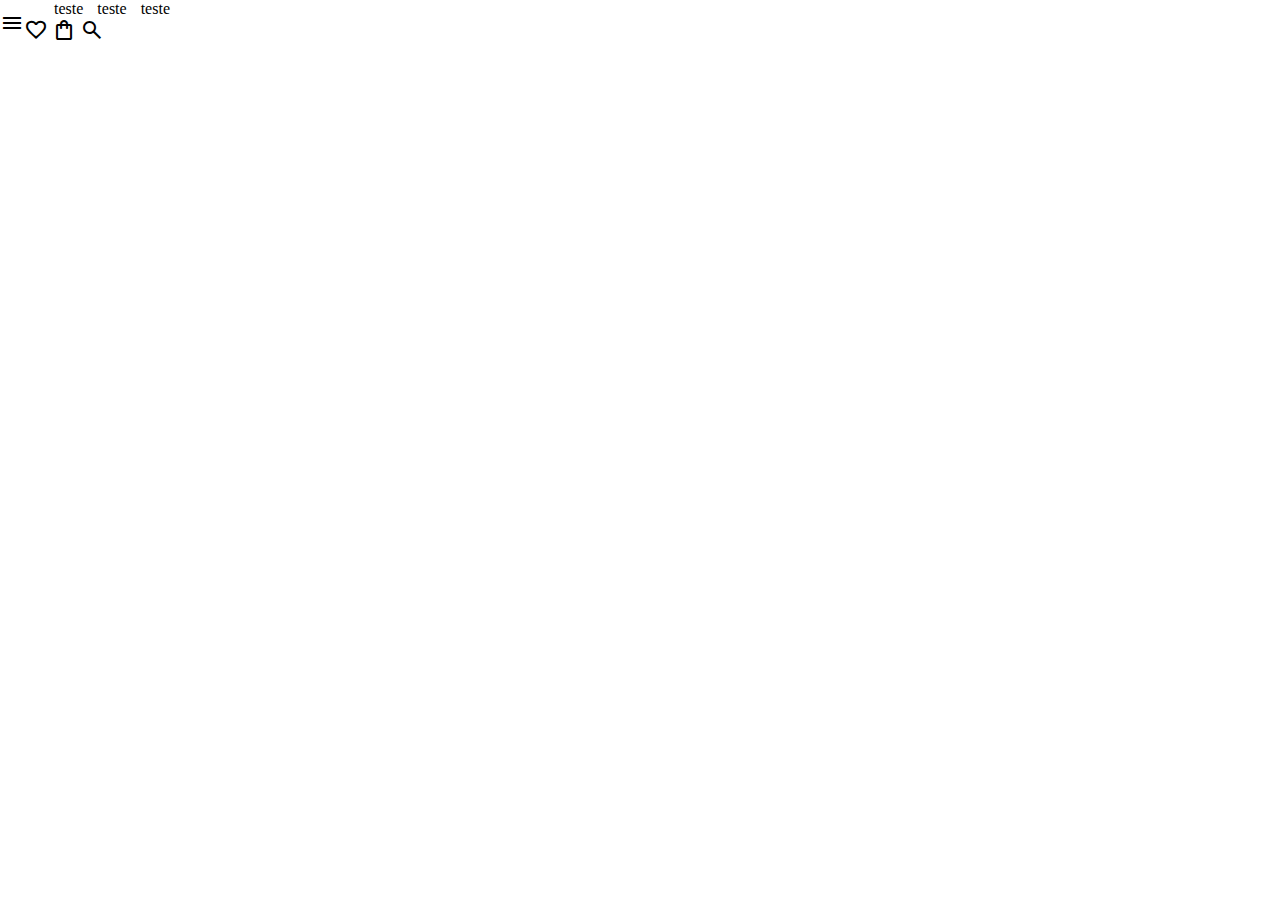
==== index.html @ d2b388fb "teste" ====
<!DOCTYPE html>
<html lang="pt-br">
<head>
    <meta charset="UTF-8">
    <meta name="viewport" content="width=device-width, initial-scale=1.0">
    <title>Document</title>
    <link rel="stylesheet" href="style.css">
    <link rel="stylesheet" href="https://fonts.googleapis.com/css2?family=Material+Symbols+Outlined:opsz,wght,FILL,GRAD@20..48,100..700,0..1,-50..200" />
</head>
<body>
    <header>
        <span class="material-symbols-outlined">
            menu
        </span>
        
        <nav>
            <ul class="menu-lista" >
                <li>teste</li>
                <li>teste</li>
                <li>teste</li>
            </ul>
            <div class="icon-nav">
                <span class="material-symbols-outlined">
                    favorite
                </span>
                <span class="material-symbols-outlined">
                    shopping_bag
                </span>
                <span class="material-symbols-outlined">
                    search
                </span>
            </div>
            <!--<img src="nike.png" alt="">!-->
        </nav>
        
    </header>
    
</body>
</html>
---- style.css ----
*{
    margin: 0;
    padding: 0;
}

header{
    position: absolute;
    width: 100%;
    top: 0;
    left: 0;
    display: flex;
    align-items: center;
}

nav li{
   display: inline-block; 
   margin: 0 0 0 10px;

}

.menu-lista{
    padding-left: 20px;
}
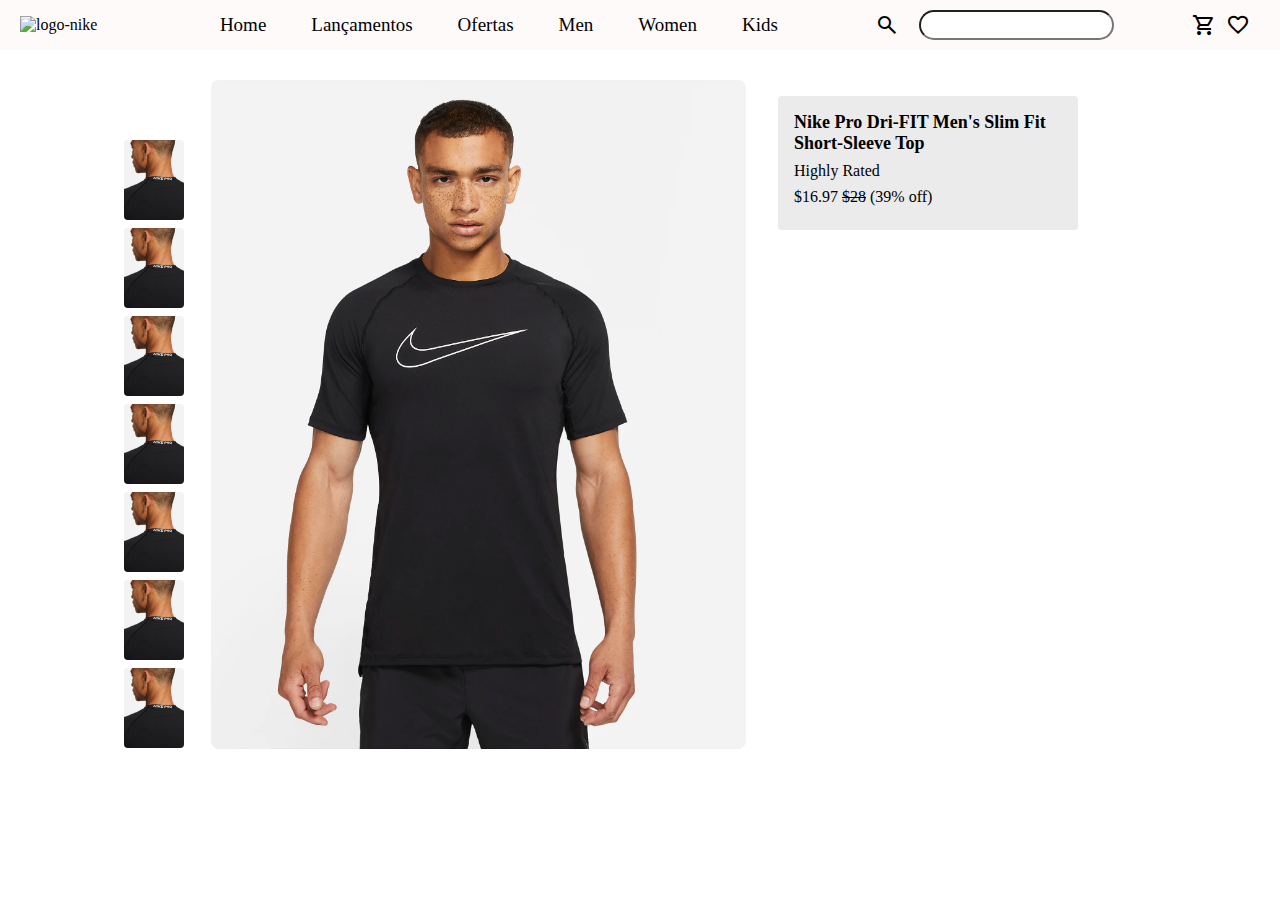
==== commit 11b03868: "teste" ====
--- a/index.html
+++ b/index.html
@@ -1,39 +1,86 @@
 <!DOCTYPE html>
-<html lang="pt-br">
+<html>
+
 <head>
-    <meta charset="UTF-8">
-    <meta name="viewport" content="width=device-width, initial-scale=1.0">
-    <title>Document</title>
-    <link rel="stylesheet" href="style.css">
-    <link rel="stylesheet" href="https://fonts.googleapis.com/css2?family=Material+Symbols+Outlined:opsz,wght,FILL,GRAD@20..48,100..700,0..1,-50..200" />
+  <meta charset="utf-8">
+  <meta name="viewport" content="width=device-width">
+  <title>replit</title>
+  <link href="style.css" rel="stylesheet" type="text/css" />
+  <link rel="stylesheet"
+    href="https://fonts.googleapis.com/css2?family=Material+Symbols+Outlined:opsz,wght,FILL,GRAD@20..48,100..700,0..1,-50..200" />
 </head>
+
 <body>
+  <section>
     <header>
+      <div class="logo-nike">
+        <img src="" alt="logo-nike">
+      </div>
+      <div class="nav-links">
+        <ul>
+          <li><a href="#">Home</a></li>
+          <li><a href="#">Lançamentos</a></li>
+          <li><a href="#">Ofertas</a></li>
+          <li><a href="#">Men</a></li>
+          <li><a href="#">Women</a></li>
+          <li><a href="#">Kids</a></li>
+        </ul>
+      </div>
+      <div class="nav-bar">
         <span class="material-symbols-outlined">
-            menu
+          search
         </span>
-        
-        <nav>
-            <ul class="menu-lista" >
-                <li>teste</li>
-                <li>teste</li>
-                <li>teste</li>
-            </ul>
-            <div class="icon-nav">
-                <span class="material-symbols-outlined">
-                    favorite
-                </span>
-                <span class="material-symbols-outlined">
-                    shopping_bag
-                </span>
-                <span class="material-symbols-outlined">
-                    search
-                </span>
-            </div>
-            <!--<img src="nike.png" alt="">!-->
-        </nav>
-        
+        <input type="text">
+      </div>
+      <div class="nav-icon">
+        <span class="material-symbols-outlined">
+          shopping_cart
+        </span>
+        <span class="material-symbols-outlined">
+          favorite
+        </span>
+      </div>
     </header>
-    
+    <main>
+      <div class="main-content">
+        <div class=" content-aside">
+          <div class="img-aside">
+            <img src="nike_img.jpg" alt="img-aside">
+          </div>
+          <div class="img-aside">
+            <img src="nike_img.jpg" alt="img-aside">
+          </div>
+          <div class="img-aside">
+            <img src="nike_img.jpg" alt="img-aside">
+          </div>
+          <div class="img-aside">
+            <img src="nike_img.jpg" alt="img-aside">
+          </div>
+          <div class="img-aside">
+            <img src="nike_img.jpg" alt="img-aside">
+          </div>
+          <div class="img-aside">
+            <img src="nike_img.jpg" alt="img-aside">
+          </div>
+          <div class="img-aside">
+            <img src="nike_img.jpg" alt="img-aside">
+          </div>
+        </div>
+        <div class="content-center">
+          <div class="img-center">
+            <img src="imagem-corpo.png" alt="img-center">
+          </div>
+        </div>
+        <div class="aside-right">
+          <div class="product">
+            <h2>Nike Pro Dri-FIT Men's Slim Fit Short-Sleeve Top</h2>
+            <p>Highly Rated</p>
+            <p>$16.97 <del>$28</del> (39% off)</p>
+          </div>
+        </div>
+      </div>
+    </main>
+  </section>
 </body>
+
 </html>--- a/style.css
+++ b/style.css
@@ -1,24 +1,139 @@
-*{
+* {
     margin: 0;
     padding: 0;
-}
-
-header{
-    position: absolute;
-    width: 100%;
-    top: 0;
-    left: 0;
+  }
+  
+  header {
+    background-color: #fffafa;
+    display: flex;
+    justify-content: space-between;
+    align-items: center;
+    padding: 10px 20px;
+    max-width: 1290px;
+    max-height: 60px;
+  }
+  
+  .logo-nike {}
+  
+  .nav-links ul {
+    list-style-type: none;
+    padding: 0;
+    margin: 0;
+    display: flex;
+    margin-left: 20px;
+  
+  }
+  
+  .nav-links ul li {
+    margin-right: 20px;
+    font-size: 19px;
+    margin-left: 25px;
+    /* Espaçamento entre os itens do menu */
+  }
+  
+  .nav-links ul li a {
+    text-decoration: none;
+    color: #000;
+  }
+  
+  .nav-bar {
     display: flex;
     align-items: center;
-}
-
-nav li{
-   display: inline-block; 
-   margin: 0 0 0 10px;
-
-}
-
-.menu-lista{
-    padding-left: 20px;
-}
-
+  }
+  
+  .nav-bar input[type="text"] {
+    margin-left: 10px;
+    border-radius: 15px;
+    height: 26px;
+    padding-left: 14px;
+    /* Espaçamento entre o ícone de pesquisa e o campo de texto */
+  }
+  
+  .nav-icon {
+    display: flex;
+  }
+  
+  .material-symbols-outlined {
+    margin-right: 10px;
+    /* Espaçamento entre os ícones do carrinho de compras e do favorito */
+  }
+  
+  .main-content {
+    padding-top: 30px;
+    display: flex;
+    flex-direction: row;
+    gap: 16px;
+    position: sticky;
+    top: 40px;
+    padding-left: 48px;
+    margin-left: 76px;
+    max-height: 669px;
+    min-height: 455px;
+  }
+  
+  .content-aside {
+    padding-top: 60px;
+    display: flex;
+    position: relative;
+    flex-direction: column;
+    flex-grow: 1;
+    gap: 8px;
+    min-width: 60px;
+    max-width: 60px;
+    height: 100%;
+    overflow-y: hidden;
+    /* Remover scroll vertical */
+  }
+  
+  .img-aside {
+    position: relative;
+    height: 80px;
+    width: 60px;
+  }
+  
+  .img-aside img {
+    width: 100%;
+    height: 100%;
+    border-radius: 4px;
+  }
+  
+  .img-center {
+    width: 535px;
+    max-width: 535;
+    height: 669px;
+    position: relative;
+    overflow: hidden;
+    border-radius: 8px;
+    -webkit-box-flex: 1;
+    flex-grow: 1;
+    margin-left: 11px;
+  }
+  
+  .img-center img {
+    width: 100%;
+    height: 100%;
+    border-radius: 4px;
+  }
+  
+  .aside-right {
+    width: 300px;
+    padding: 16px;
+    position: relative;
+  }
+  
+  .product {
+    background-color: #ebebeb;
+    border-radius: 4px;
+    padding: 16px;
+    position: relative;
+  }
+  
+  .product h2 {
+    font-size: 18px;
+    font-weight: bold;
+    margin-bottom: 8px;
+  }
+  
+  .product p {
+    margin-bottom: 8px;
+  }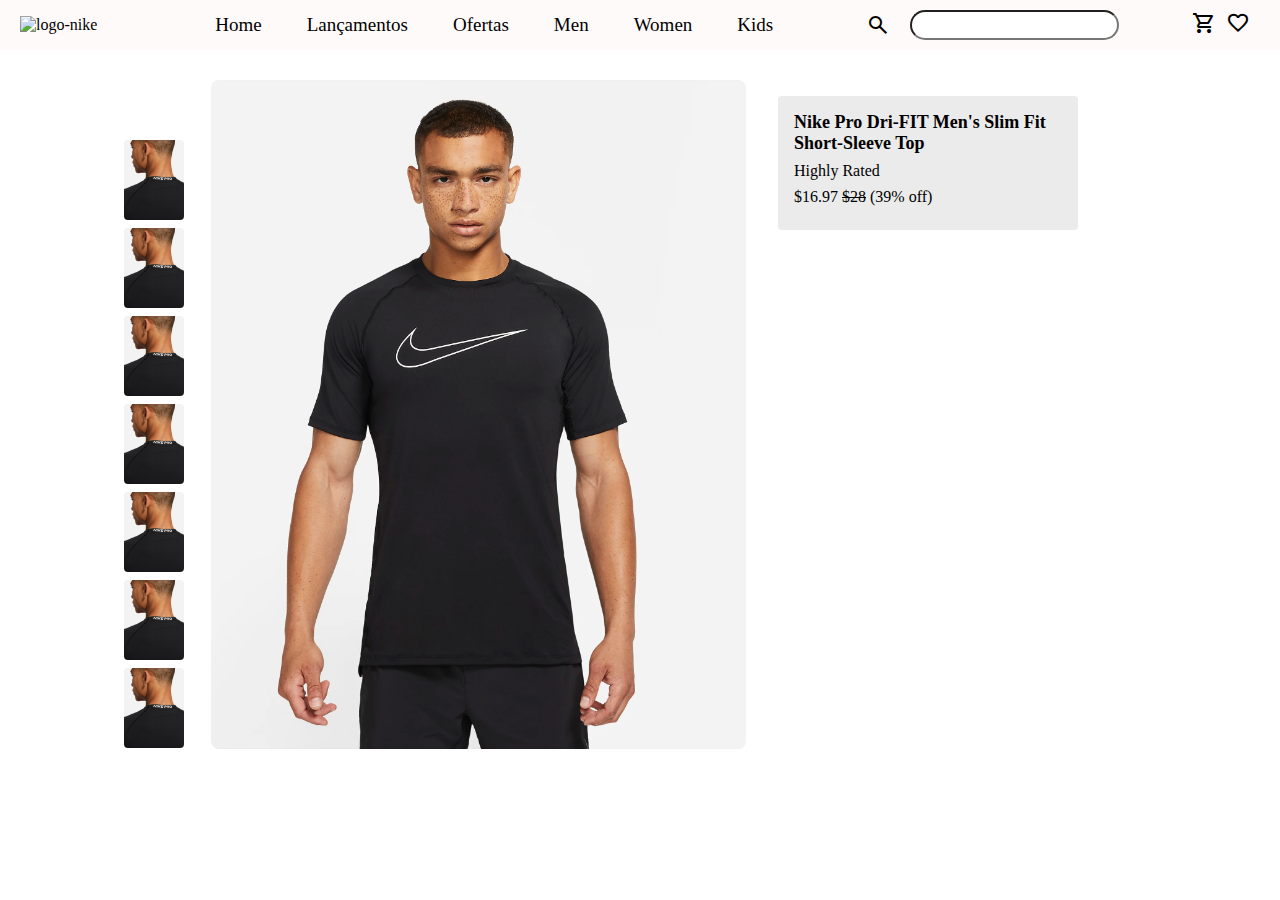
==== commit 41ce8ce8: "correto" ====
--- a/index.html
+++ b/index.html
@@ -33,12 +33,12 @@
         <input type="text">
       </div>
       <div class="nav-icon">
-        <span class="material-symbols-outlined">
+        <a href="#"><span class="material-symbols-outlined">
           shopping_cart
-        </span>
-        <span class="material-symbols-outlined">
+        </span></a>
+        <a href="#"><span class="material-symbols-outlined">
           favorite
-        </span>
+        </span></a>
       </div>
     </header>
     <main>
--- a/style.css
+++ b/style.css
@@ -46,11 +46,17 @@
     border-radius: 15px;
     height: 26px;
     padding-left: 14px;
+    padding-right: 14px;
     /* Espaçamento entre o ícone de pesquisa e o campo de texto */
   }
   
   .nav-icon {
     display: flex;
+  }
+
+  .nav-icon a{
+    text-decoration: none;
+    color: #000;
   }
   
   .material-symbols-outlined {
